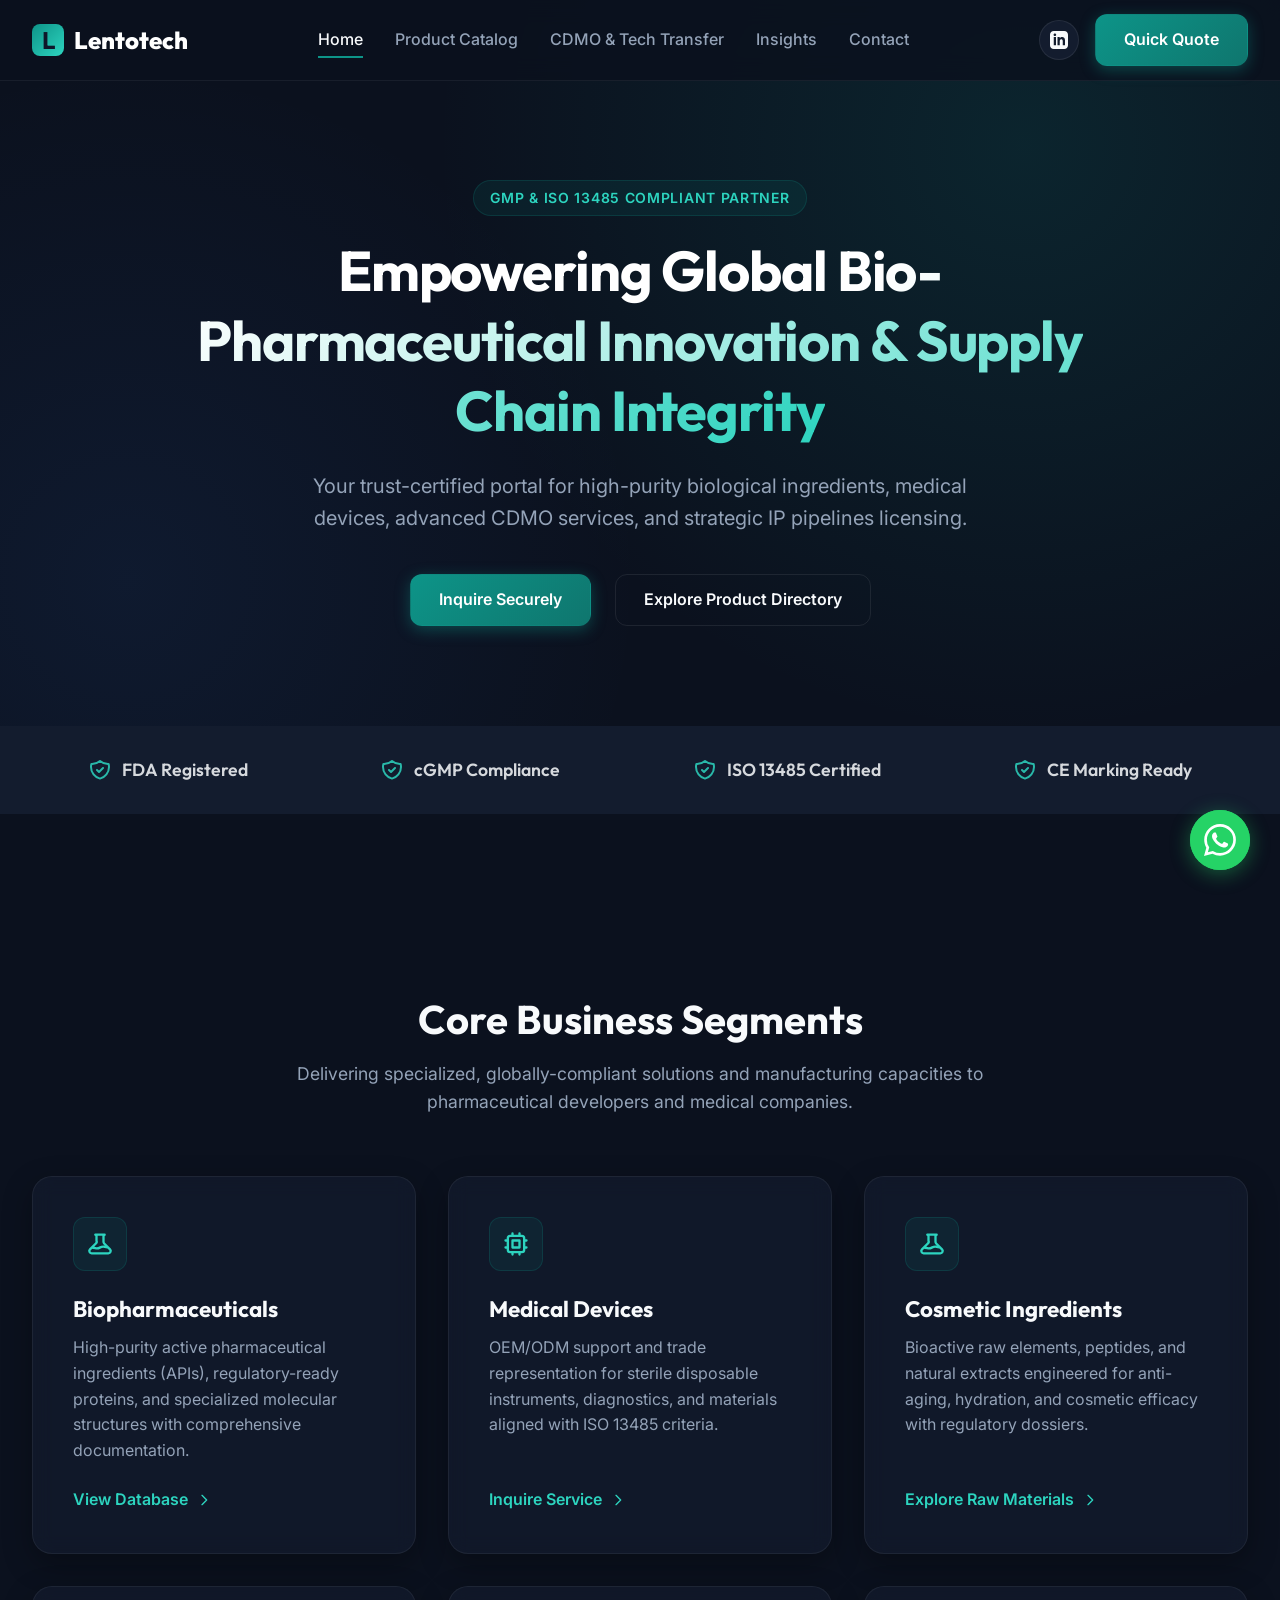
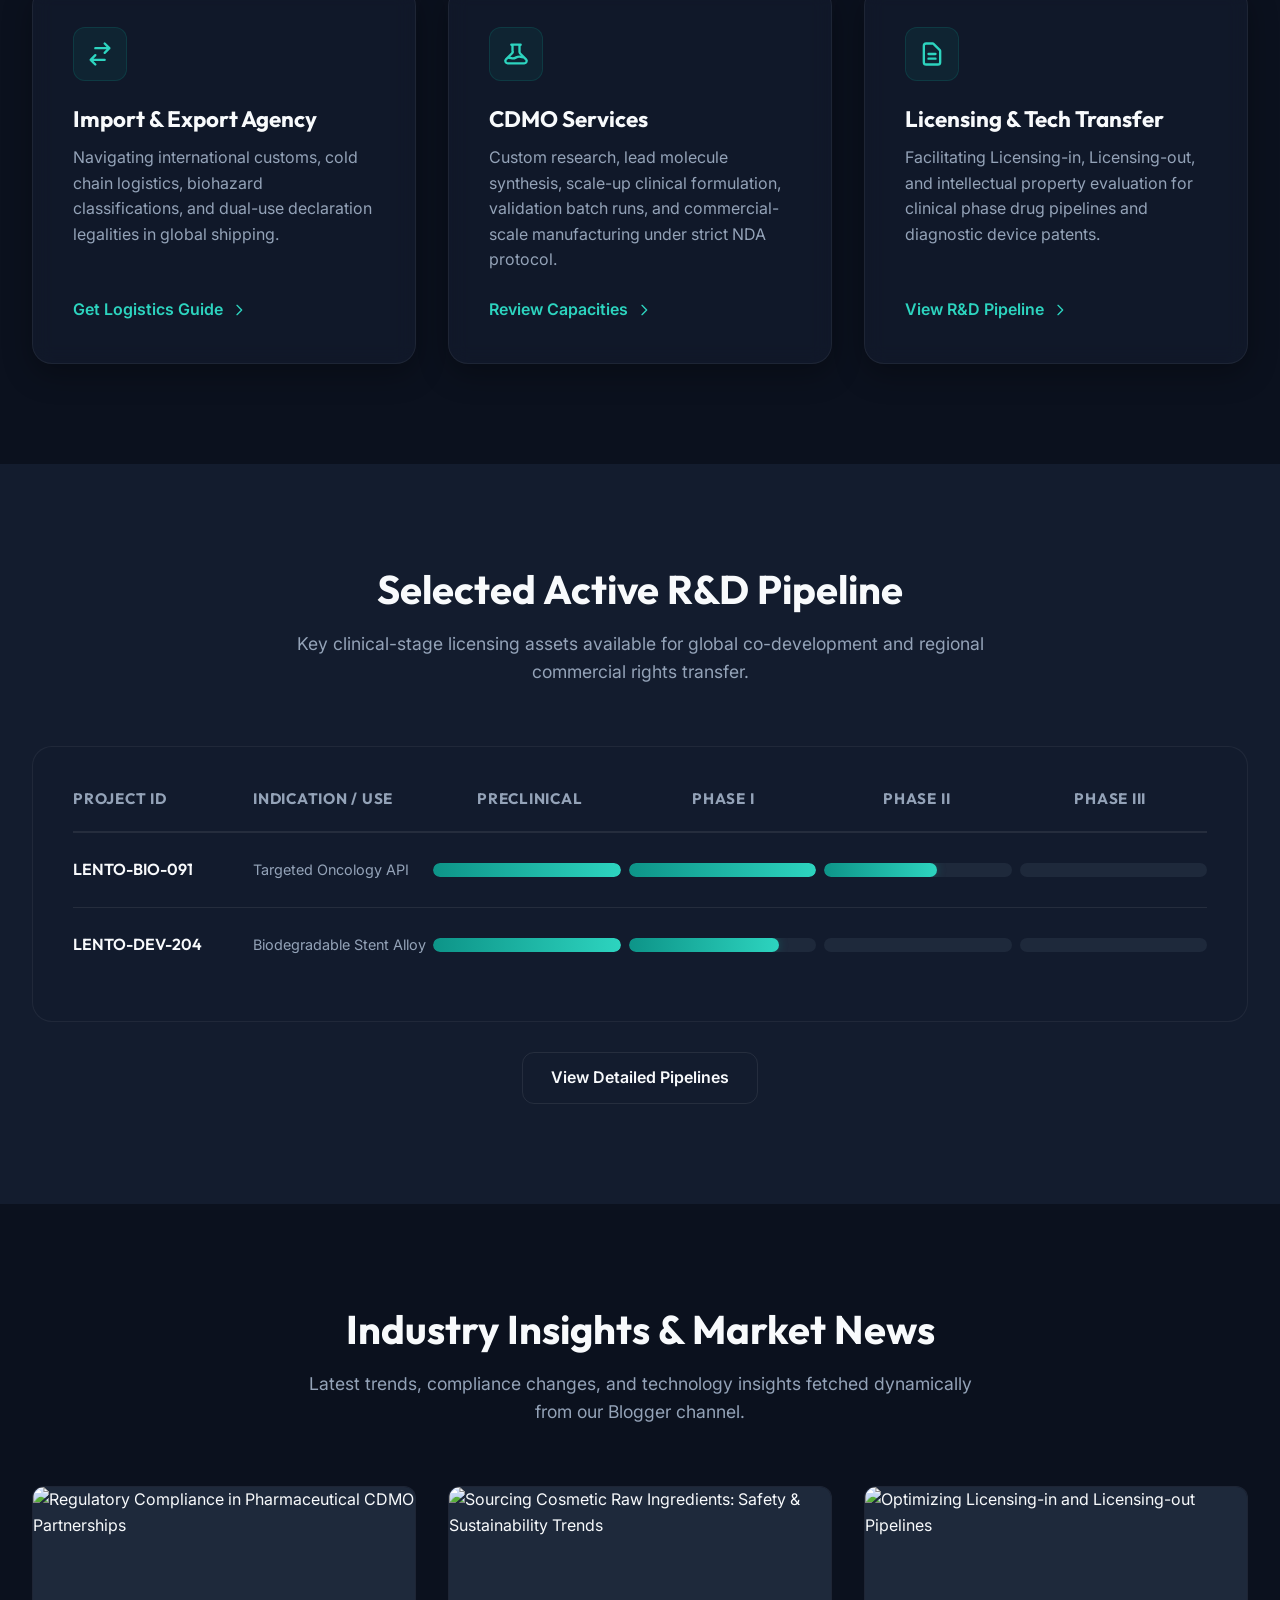
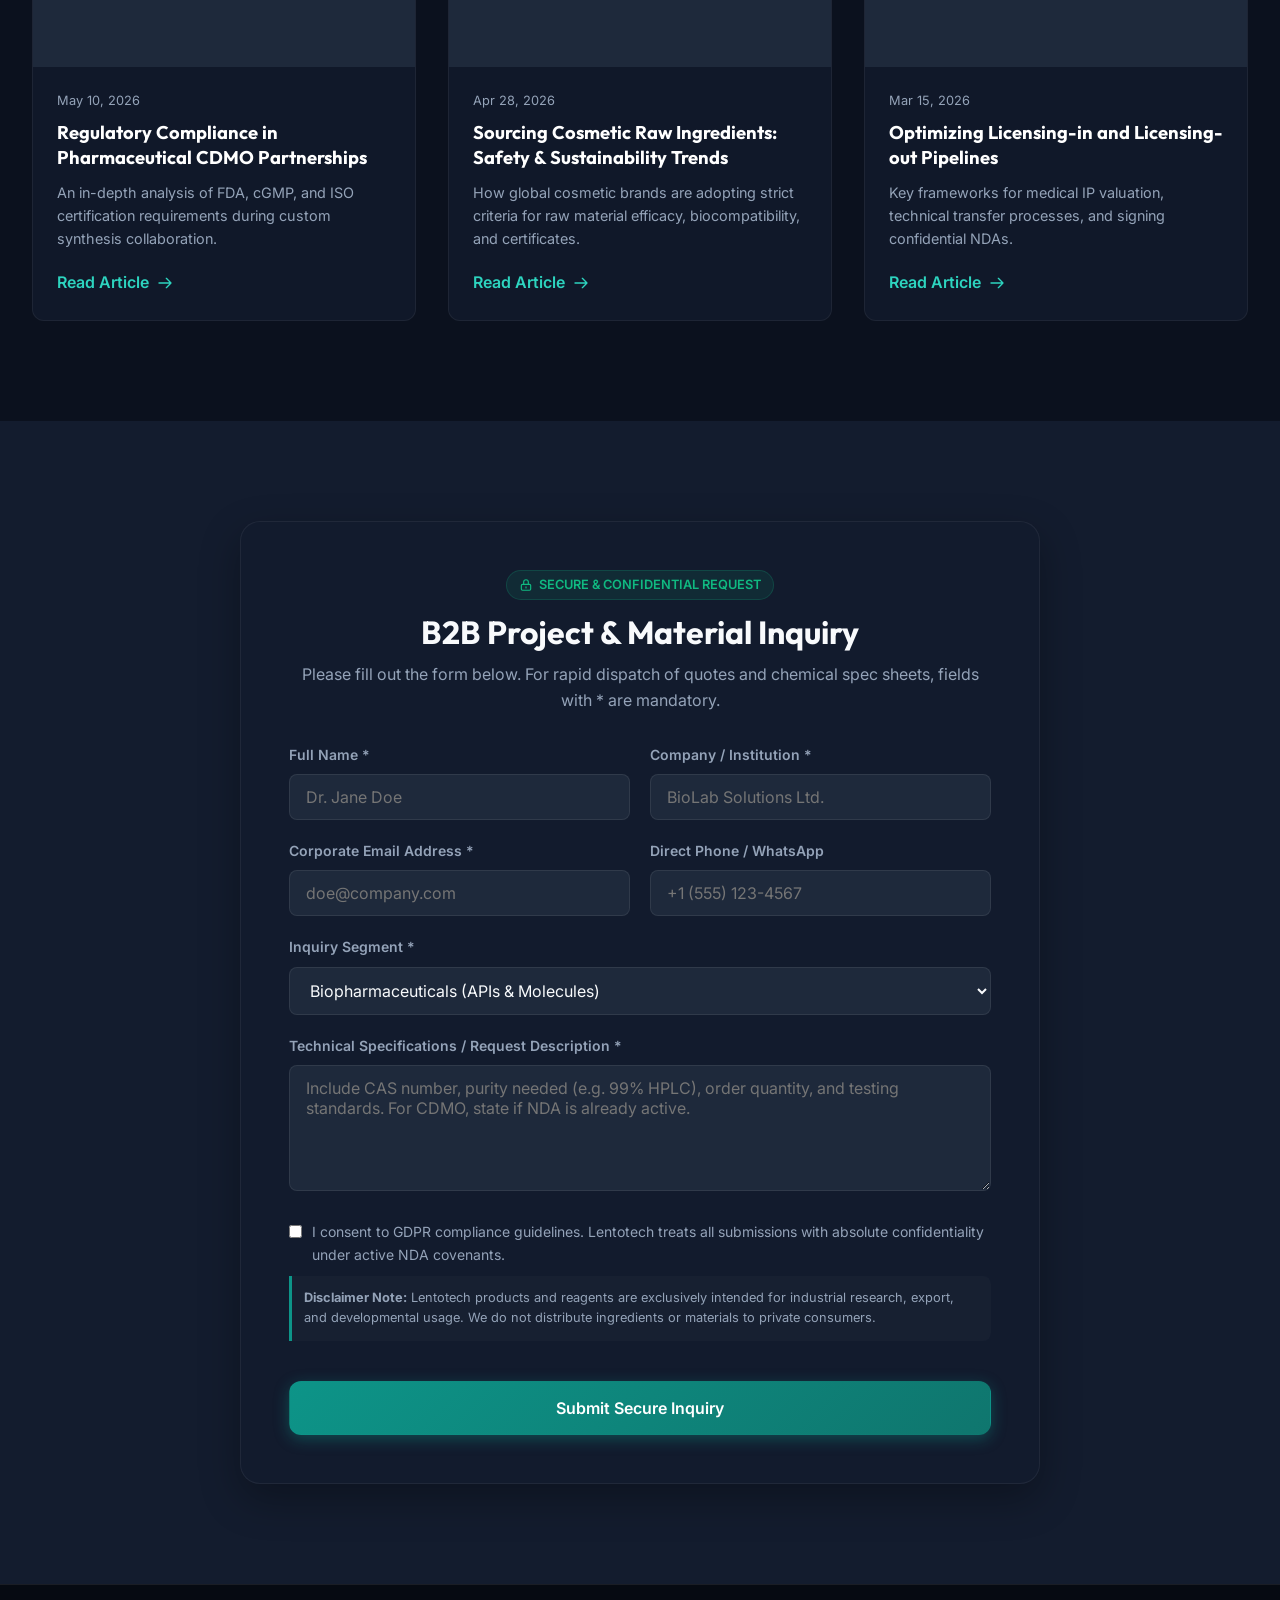
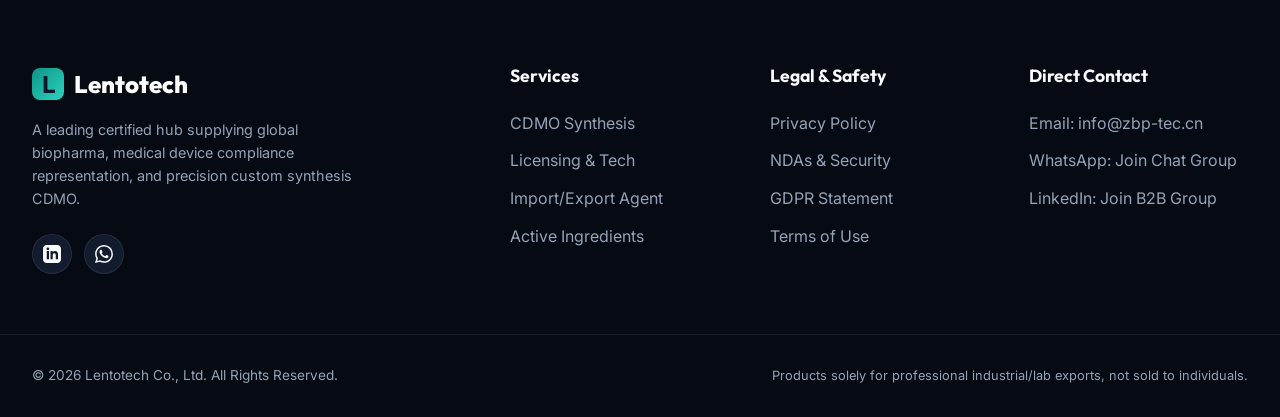
==== index.html @ 9d91bf09 "Add files via upload" ====
<!DOCTYPE html>
<html lang="en">
<head>
  <meta charset="UTF-8">
  <meta name="viewport" content="width=device-width, initial-scale=1.0">
  
  <!-- Primary SEO Meta Tags -->
  <title>Lentotech | Global Biopharma, Medical Devices &amp; CDMO Services</title>
  <meta name="description" content="Lentotech provides elite B2B services in Biopharmaceuticals, Medical Devices, Cosmetic Ingredients, CDMO custom synthesis, and IP Tech Transfer. GMP, ISO 13485 compliant.">
  <meta name="keywords" content="Lentotech, Biopharmaceuticals, Medical Devices, Cosmetic Raw Materials, CDMO, Tech Transfer, Licensing, GMP, ISO13485, CAS search">
  
  <!-- CSS Stylesheet -->
  <link rel="stylesheet" href="style.css">
  
  <!-- Structured Data: MedicalBusiness for Google SEO -->
  <script type="application/ld+json">
    {
      "@context": "https://schema.org",
      "@type": "MedicalBusiness",
      "name": "Lentotech Co., Ltd.",
      "alternateName": "Lentotech",
      "description": "Lentotech is a leading B2B global solutions provider specializing in Biopharmaceuticals, Medical Devices, Cosmetic Raw Ingredients, CDMO manufacturing, and Licensing Tech Transfer.",
      "logo": "https://zbp-tec.cn/logo.png",
      "email": "info@zbp-tec.cn",
      "address": {
        "@type": "PostalAddress",
        "addressCountry": "CN"
      },
      "knowsAbout": [
        "Biopharmaceuticals",
        "Medical Devices",
        "Cosmetic Ingredients",
        "Contract Development and Manufacturing Organization",
        "Technology Transfer"
      ],
      "certification": [
        "GMP",
        "ISO 13485",
        "CE",
        "FDA"
      ]
    }
  </script>
</head>
<body>

  <!-- Header / Navigation -->
  <header class="header">
    <div class="container nav-container">
      <a href="index.html" class="logo">
        <div class="logo-icon">L</div>
        <span>Lentotech</span>
      </a>
      
      <button class="hamburger" aria-label="Toggle menu">
        <span></span>
        <span></span>
        <span></span>
      </button>
      
      <nav class="nav-menu">
        <a href="index.html" class="nav-link active">Home</a>
        <a href="products.html" class="nav-link">Product Catalog</a>
        <a href="cdmo.html" class="nav-link">CDMO &amp; Tech Transfer</a>
        <a href="#news-section" class="nav-link">Insights</a>
        <a href="#contact-section" class="nav-link">Contact</a>
      </nav>
      
      <div class="nav-cta">
        <a href="https://www.linkedin.com/groups/14606553/" target="_blank" class="social-icon" title="Join LinkedIn Group">
          <svg fill="currentColor" viewBox="0 0 24 24" xmlns="http://www.w3.org/2000/svg">
            <path d="M19 0h-14c-2.761 0-5 2.239-5 5v14c0 2.761 2.239 5 5 5h14c2.762 0 5-2.239 5-5v-14c0-2.761-2.238-5-5-5zm-11 19h-3v-11h3v11zm-1.5-12.268c-.966 0-1.75-.779-1.75-1.75s.784-1.75 1.75-1.75 1.75.779 1.75 1.75-.784 1.75-1.75 1.75zm13.5 12.268h-3v-5.604c0-3.368-4-3.113-4 0v5.604h-3v-11h3v1.765c1.396-2.586 7-2.777 7 2.476v6.759z"/>
          </svg>
        </a>
        <a href="#contact-section" class="btn btn-primary">Quick Quote</a>
      </div>
    </div>
  </header>

  <!-- Hero Section -->
  <section class="hero">
    <div class="container">
      <span class="hero-tag">GMP &amp; ISO 13485 Compliant Partner</span>
      <h1 class="hero-title"><span class="gradient-text">Empowering Global Bio-Pharmaceutical Innovation &amp; Supply Chain Integrity</span></h1>
      <p class="hero-subtitle">Your trust-certified portal for high-purity biological ingredients, medical devices, advanced CDMO services, and strategic IP pipelines licensing.</p>
      <div class="hero-ctas">
        <a href="#contact-section" class="btn btn-primary">Inquire Securely</a>
        <a href="products.html" class="btn btn-secondary">Explore Product Directory</a>
      </div>
    </div>
  </section>

  <!-- Trust Certification Banner -->
  <div class="trust-banner">
    <div class="container trust-wrapper">
      <div class="trust-item">
        <svg fill="none" stroke="currentColor" stroke-width="2" viewBox="0 0 24 24" xmlns="http://www.w3.org/2000/svg">
          <path stroke-linecap="round" stroke-linejoin="round" d="M9 12l2 2 4-4m5.618-4.016A11.955 11.955 0 0112 2.944a11.955 11.955 0 01-8.618 3.04A12.02 12.02 0 003 9c0 5.591 3.824 10.29 9 11.622 5.176-1.332 9-6.03 9-11.622 0-1.042-.133-2.052-.382-3.016z"></path>
        </svg>
        <span>FDA Registered</span>
      </div>
      <div class="trust-item">
        <svg fill="none" stroke="currentColor" stroke-width="2" viewBox="0 0 24 24" xmlns="http://www.w3.org/2000/svg">
          <path stroke-linecap="round" stroke-linejoin="round" d="M9 12l2 2 4-4m5.618-4.016A11.955 11.955 0 0112 2.944a11.955 11.955 0 01-8.618 3.04A12.02 12.02 0 003 9c0 5.591 3.824 10.29 9 11.622 5.176-1.332 9-6.03 9-11.622 0-1.042-.133-2.052-.382-3.016z"></path>
        </svg>
        <span>cGMP Compliance</span>
      </div>
      <div class="trust-item">
        <svg fill="none" stroke="currentColor" stroke-width="2" viewBox="0 0 24 24" xmlns="http://www.w3.org/2000/svg">
          <path stroke-linecap="round" stroke-linejoin="round" d="M9 12l2 2 4-4m5.618-4.016A11.955 11.955 0 0112 2.944a11.955 11.955 0 01-8.618 3.04A12.02 12.02 0 003 9c0 5.591 3.824 10.29 9 11.622 5.176-1.332 9-6.03 9-11.622 0-1.042-.133-2.052-.382-3.016z"></path>
        </svg>
        <span>ISO 13485 Certified</span>
      </div>
      <div class="trust-item">
        <svg fill="none" stroke="currentColor" stroke-width="2" viewBox="0 0 24 24" xmlns="http://www.w3.org/2000/svg">
          <path stroke-linecap="round" stroke-linejoin="round" d="M9 12l2 2 4-4m5.618-4.016A11.955 11.955 0 0112 2.944a11.955 11.955 0 01-8.618 3.04A12.02 12.02 0 003 9c0 5.591 3.824 10.29 9 11.622 5.176-1.332 9-6.03 9-11.622 0-1.042-.133-2.052-.382-3.016z"></path>
        </svg>
        <span>CE Marking Ready</span>
      </div>
    </div>
  </div>

  <!-- Core Business Matrix -->
  <section class="section">
    <div class="container">
      <div class="section-header">
        <h2 class="section-title">Core Business Segments</h2>
        <p class="section-desc">Delivering specialized, globally-compliant solutions and manufacturing capacities to pharmaceutical developers and medical companies.</p>
      </div>
      
      <div class="card-grid">
        <!-- Bio -->
        <div class="segment-card">
          <div class="card-icon">
            <svg fill="none" stroke="currentColor" stroke-width="2" viewBox="0 0 24 24" xmlns="http://www.w3.org/2000/svg"><path stroke-linecap="round" stroke-linejoin="round" d="M19.428 15.428a2 2 0 00-1.022-.547l-2.387-.477a6 6 0 00-3.86.517l-.318.158a6 6 0 01-3.86.517L6.05 15.21a2 2 0 00-1.806.547M8 4h8l-1 1v5.172a2 2 0 00.586 1.414l5 5c1.26 1.26.367 3.414-1.415 3.414H4.828c-1.782 0-2.674-2.154-1.414-3.414l5-5A2 2 0 009 9.172V5L8 4z"></path></svg>
          </div>
          <h3>Biopharmaceuticals</h3>
          <p>High-purity active pharmaceutical ingredients (APIs), regulatory-ready proteins, and specialized molecular structures with comprehensive documentation.</p>
          <a href="products.html" class="card-link">View Database 
            <svg fill="none" stroke="currentColor" viewBox="0 0 24 24" xmlns="http://www.w3.org/2000/svg"><path stroke-linecap="round" stroke-linejoin="round" stroke-width="2" d="M9 5l7 7-7 7"></path></svg>
          </a>
        </div>
        
        <!-- Devices -->
        <div class="segment-card">
          <div class="card-icon">
            <svg fill="none" stroke="currentColor" stroke-width="2" viewBox="0 0 24 24" xmlns="http://www.w3.org/2000/svg"><path stroke-linecap="round" stroke-linejoin="round" d="M9 3v2m6-2v2M9 19v2m6-2v2M5 9H3m2 6H3m18-6h-2m2 6h-2M7 19h10a2 2 0 002-2V7a2 2 0 00-2-2H7a2 2 0 00-2 2v10a2 2 0 002 2zM9 9h6v6H9V9z"></path></svg>
          </div>
          <h3>Medical Devices</h3>
          <p>OEM/ODM support and trade representation for sterile disposable instruments, diagnostics, and materials aligned with ISO 13485 criteria.</p>
          <a href="#contact-section" class="card-link">Inquire Service
            <svg fill="none" stroke="currentColor" viewBox="0 0 24 24" xmlns="http://www.w3.org/2000/svg"><path stroke-linecap="round" stroke-linejoin="round" stroke-width="2" d="M9 5l7 7-7 7"></path></svg>
          </a>
        </div>
        
        <!-- Cosmetic -->
        <div class="segment-card">
          <div class="card-icon">
            <svg fill="none" stroke="currentColor" stroke-width="2" viewBox="0 0 24 24" xmlns="http://www.w3.org/2000/svg"><path stroke-linecap="round" stroke-linejoin="round" d="M19.428 15.428a2 2 0 00-1.022-.547l-2.387-.477a6 6 0 00-3.86.517l-.318.158a6 6 0 01-3.86.517L6.05 15.21a2 2 0 00-1.806.547M8 4h8l-1 1v5.172a2 2 0 00.586 1.414l5 5c1.26 1.26.367 3.414-1.415 3.414H4.828c-1.782 0-2.674-2.154-1.414-3.414l5-5A2 2 0 009 9.172V5L8 4z"></path></svg>
          </div>
          <h3>Cosmetic Ingredients</h3>
          <p>Bioactive raw elements, peptides, and natural extracts engineered for anti-aging, hydration, and cosmetic efficacy with regulatory dossiers.</p>
          <a href="products.html?category=Cosmetic" class="card-link">Explore Raw Materials
            <svg fill="none" stroke="currentColor" viewBox="0 0 24 24" xmlns="http://www.w3.org/2000/svg"><path stroke-linecap="round" stroke-linejoin="round" stroke-width="2" d="M9 5l7 7-7 7"></path></svg>
          </a>
        </div>
        
        <!-- Agency -->
        <div class="segment-card">
          <div class="card-icon">
            <svg fill="none" stroke="currentColor" stroke-width="2" viewBox="0 0 24 24" xmlns="http://www.w3.org/2000/svg"><path stroke-linecap="round" stroke-linejoin="round" d="M8 7h12m0 0l-4-4m4 4l-4 4m0 6H4m0 0l4 4m-4-4l4-4"></path></svg>
          </div>
          <h3>Import &amp; Export Agency</h3>
          <p>Navigating international customs, cold chain logistics, biohazard classifications, and dual-use declaration legalities in global shipping.</p>
          <a href="#contact-section" class="card-link">Get Logistics Guide
            <svg fill="none" stroke="currentColor" viewBox="0 0 24 24" xmlns="http://www.w3.org/2000/svg"><path stroke-linecap="round" stroke-linejoin="round" stroke-width="2" d="M9 5l7 7-7 7"></path></svg>
          </a>
        </div>
        
        <!-- CDMO -->
        <div class="segment-card">
          <div class="card-icon">
            <svg fill="none" stroke="currentColor" stroke-width="2" viewBox="0 0 24 24" xmlns="http://www.w3.org/2000/svg"><path stroke-linecap="round" stroke-linejoin="round" d="M19.428 15.428a2 2 0 00-1.022-.547l-2.387-.477a6 6 0 00-3.86.517l-.318.158a6 6 0 01-3.86.517L6.05 15.21a2 2 0 00-1.806.547M8 4h8l-1 1v5.172a2 2 0 00.586 1.414l5 5c1.26 1.26.367 3.414-1.415 3.414H4.828c-1.782 0-2.674-2.154-1.414-3.414l5-5A2 2 0 009 9.172V5L8 4z"></path></svg>
          </div>
          <h3>CDMO Services</h3>
          <p>Custom research, lead molecule synthesis, scale-up clinical formulation, validation batch runs, and commercial-scale manufacturing under strict NDA protocol.</p>
          <a href="cdmo.html" class="card-link">Review Capacities
            <svg fill="none" stroke="currentColor" viewBox="0 0 24 24" xmlns="http://www.w3.org/2000/svg"><path stroke-linecap="round" stroke-linejoin="round" stroke-width="2" d="M9 5l7 7-7 7"></path></svg>
          </a>
        </div>
        
        <!-- Licensing -->
        <div class="segment-card">
          <div class="card-icon">
            <svg fill="none" stroke="currentColor" stroke-width="2" viewBox="0 0 24 24" xmlns="http://www.w3.org/2000/svg"><path stroke-linecap="round" stroke-linejoin="round" d="M9 12h6m-6 4h6m2 5H7a2 2 0 01-2-2V5a2 2 0 012-2h5.586a1 1 0 01.707.293l5.414 5.414a1 1 0 01.293.707V19a2 2 0 01-2 2z"></path></svg>
          </div>
          <h3>Licensing &amp; Tech Transfer</h3>
          <p>Facilitating Licensing-in, Licensing-out, and intellectual property evaluation for clinical phase drug pipelines and diagnostic device patents.</p>
          <a href="cdmo.html#pipeline-section" class="card-link">View R&amp;D Pipeline
            <svg fill="none" stroke="currentColor" viewBox="0 0 24 24" xmlns="http://www.w3.org/2000/svg"><path stroke-linecap="round" stroke-linejoin="round" stroke-width="2" d="M9 5l7 7-7 7"></path></svg>
          </a>
        </div>
      </div>
    </div>
  </section>

  <!-- R&D Pipeline Section Preview -->
  <section class="section section-alt">
    <div class="container">
      <div class="section-header">
        <h2 class="section-title">Selected Active R&amp;D Pipeline</h2>
        <p class="section-desc">Key clinical-stage licensing assets available for global co-development and regional commercial rights transfer.</p>
      </div>
      
      <div class="pipeline-container">
        <div class="pipeline-header">
          <div>Project ID</div>
          <div>Indication / Use</div>
          <div class="pipeline-stages-header">
            <div>Preclinical</div>
            <div>Phase I</div>
            <div>Phase II</div>
            <div>Phase III</div>
          </div>
        </div>
        
        <!-- Row 1 -->
        <div class="pipeline-row">
          <div class="pipeline-code">LENTO-BIO-091</div>
          <div class="pipeline-ind">Targeted Oncology API</div>
          <div class="pipeline-stages-bar">
            <div class="stage-cell"><div class="stage-progress" data-progress="100%"></div><div class="stage-tooltip">Completed</div></div>
            <div class="stage-cell"><div class="stage-progress" data-progress="100%"></div><div class="stage-tooltip">Completed</div></div>
            <div class="stage-cell"><div class="stage-progress" data-progress="60%"></div><div class="stage-tooltip">Ongoing - 60%</div></div>
            <div class="stage-cell"><div class="stage-progress" data-progress="0%"></div><div class="stage-tooltip">Planned</div></div>
          </div>
        </div>

        <!-- Row 2 -->
        <div class="pipeline-row">
          <div class="pipeline-code">LENTO-DEV-204</div>
          <div class="pipeline-ind">Biodegradable Stent Alloy</div>
          <div class="pipeline-stages-bar">
            <div class="stage-cell"><div class="stage-progress" data-progress="100%"></div><div class="stage-tooltip">Completed</div></div>
            <div class="stage-cell"><div class="stage-progress" data-progress="80%"></div><div class="stage-tooltip">Ongoing - 80%</div></div>
            <div class="stage-cell"><div class="stage-progress" data-progress="0%"></div><div class="stage-tooltip">Planned</div></div>
            <div class="stage-cell"><div class="stage-progress" data-progress="0%"></div><div class="stage-tooltip">Planned</div></div>
          </div>
        </div>
      </div>
      <div style="text-align: center; margin-top: 30px;">
        <a href="cdmo.html#pipeline-section" class="btn btn-secondary">View Detailed Pipelines</a>
      </div>
    </div>
  </section>

  <!-- News & Insights (Blogger Integration) -->
  <section class="section" id="news-section">
    <div class="container">
      <div class="section-header">
        <h2 class="section-title">Industry Insights &amp; Market News</h2>
        <p class="section-desc">Latest trends, compliance changes, and technology insights fetched dynamically from our Blogger channel.</p>
      </div>
      
      <div class="news-grid" id="blogger-news">
        <!-- JS inserts blog cards here. Default fallback cards are loaded if fetch fails. -->
        <div class="loading-box">
          <div class="spinner"></div>
          <p>Connecting to Blogger insights channel...</p>
        </div>
      </div>
    </div>
  </section>

  <!-- Secure Lead Generation Form -->
  <section class="section section-alt" id="contact-section">
    <div class="container">
      <div class="inquiry-box">
        <div class="form-title-group">
          <span class="confidential-badge">
            <svg style="width: 14px; height: 14px;" fill="none" stroke="currentColor" stroke-width="2" viewBox="0 0 24 24" xmlns="http://www.w3.org/2000/svg"><path stroke-linecap="round" stroke-linejoin="round" d="M12 15v2m-6 4h12a2 2 0 002-2v-6a2 2 0 00-2-2H6a2 2 0 00-2 2v6a2 2 0 002 2zm10-10V7a4 4 0 00-8 0v4h8z"></path></svg>
            Secure &amp; Confidential Request
          </span>
          <h2 style="font-size:2rem; margin-bottom:10px;">B2B Project &amp; Material Inquiry</h2>
          <p style="color:var(--text-muted);">Please fill out the form below. For rapid dispatch of quotes and chemical spec sheets, fields with * are mandatory.</p>
        </div>
        
        <form id="inquiry-form" action="https://formspree.io/f/placeholder" method="POST">
          <div class="form-grid">
            <div class="form-group">
              <label class="form-label" for="contact-name">Full Name *</label>
              <input type="text" id="contact-name" name="name" class="form-input" required placeholder="Dr. Jane Doe">
            </div>
            <div class="form-group">
              <label class="form-label" for="contact-company">Company / Institution *</label>
              <input type="text" id="contact-company" name="company" class="form-input" required placeholder="BioLab Solutions Ltd.">
            </div>
            <div class="form-group">
              <label class="form-label" for="contact-email">Corporate Email Address *</label>
              <input type="email" id="contact-email" name="email" class="form-input" required placeholder="doe@company.com">
            </div>
            <div class="form-group">
              <label class="form-label" for="contact-phone">Direct Phone / WhatsApp</label>
              <input type="text" id="contact-phone" name="phone" class="form-input" placeholder="+1 (555) 123-4567">
            </div>
            <div class="form-group form-full">
              <label class="form-label" for="contact-segment">Inquiry Segment *</label>
              <select id="contact-segment" name="segment" class="filter-select" style="width: 100%;" required>
                <option value="Biopharmaceuticals">Biopharmaceuticals (APIs &amp; Molecules)</option>
                <option value="Medical Devices">Medical Devices (OEM/ODM)</option>
                <option value="Cosmetic Ingredients">Cosmetic Bioactive Raw Ingredients</option>
                <option value="CDMO Custom Synthesis">CDMO Custom Synthesis &amp; Batches</option>
                <option value="IP Transfer / Licensing-in">Licensing-in &amp; Tech Transfer</option>
                <option value="Import/Export Agency Services">Import / Export &amp; Custom Agent</option>
              </select>
            </div>
            <div class="form-group form-full">
              <label class="form-label" for="contact-message">Technical Specifications / Request Description *</label>
              <textarea id="contact-message" name="message" class="form-input" rows="5" required placeholder="Include CAS number, purity needed (e.g. 99% HPLC), order quantity, and testing standards. For CDMO, state if NDA is already active."></textarea>
            </div>
            
            <div class="form-full">
              <label class="form-checkbox-label">
                <input type="checkbox" id="gdpr-agreement" required>
                <span>I consent to GDPR compliance guidelines. Lentotech treats all submissions with absolute confidentiality under active NDA covenants.</span>
              </label>
              
              <div class="disclaimer-note">
                <strong>Disclaimer Note:</strong> Lentotech products and reagents are exclusively intended for industrial research, export, and developmental usage. We do not distribute ingredients or materials to private consumers.
              </div>
            </div>
            
            <div class="form-full" style="text-align: center; margin-top: 20px;">
              <button type="submit" class="btn btn-primary" style="width: 100%; padding: 16px;">
                Submit Secure Inquiry
              </button>
            </div>
          </div>
        </form>
      </div>
    </div>
  </section>

  <!-- Footer -->
  <footer class="footer">
    <div class="container footer-grid">
      <div class="footer-brand">
        <a href="index.html" class="logo" style="margin-bottom:15px;">
          <div class="logo-icon">L</div>
          <span>Lentotech</span>
        </a>
        <p>A leading certified hub supplying global biopharma, medical device compliance representation, and precision custom synthesis CDMO.</p>
        <div class="social-links">
          <!-- LinkedIn Icon -->
          <a href="https://www.linkedin.com/groups/14606553/" target="_blank" class="social-icon" aria-label="LinkedIn">
            <svg fill="currentColor" viewBox="0 0 24 24" xmlns="http://www.w3.org/2000/svg"><path d="M19 0h-14c-2.761 0-5 2.239-5 5v14c0 2.761 2.239 5 5 5h14c2.762 0 5-2.239 5-5v-14c0-2.761-2.238-5-5-5zm-11 19h-3v-11h3v11zm-1.5-12.268c-.966 0-1.75-.779-1.75-1.75s.784-1.75 1.75-1.75 1.75.779 1.75 1.75-.784 1.75-1.75 1.75zm13.5 12.268h-3v-5.604c0-3.368-4-3.113-4 0v5.604h-3v-11h3v1.765c1.396-2.586 7-2.777 7 2.476v6.759z"/></svg>
          </a>
          <!-- WhatsApp Icon -->
          <a href="https://chat.whatsapp.com/D2ij4kMatiy4s5UUDO7pHd" target="_blank" class="social-icon" aria-label="WhatsApp">
            <svg fill="currentColor" viewBox="0 0 24 24" xmlns="http://www.w3.org/2000/svg"><path d="M17.472 14.382c-.297-.149-1.758-.867-2.03-.967-.273-.099-.471-.148-.67.15-.197.297-.767.966-.94 1.164-.173.199-.347.223-.644.075-.297-.15-1.255-.463-2.39-1.475-.883-.788-1.48-1.761-1.653-2.059-.173-.297-.018-.458.13-.606.134-.133.298-.347.446-.52.149-.174.198-.298.298-.497.099-.198.05-.371-.025-.52-.075-.149-.669-1.612-.916-2.207-.242-.579-.487-.5-.669-.51-.173-.008-.371-.01-.57-.01-.198 0-.52.074-.792.372-.272.297-1.04 1.016-1.04 2.479 0 1.462 1.065 2.875 1.213 3.074.149.198 2.096 3.2 5.077 4.487.709.306 1.262.489 1.694.625.712.227 1.36.195 1.871.118.571-.085 1.758-.719 2.006-1.413.248-.694.248-1.289.173-1.413-.074-.124-.272-.198-.57-.347m-5.421 7.403h-.004a9.87 9.87 0 01-5.031-1.378l-.361-.214-3.741.982.998-3.648-.235-.374a9.86 9.86 0 01-1.51-5.26c.001-5.45 4.436-9.884 9.888-9.884 2.64 0 5.122 1.03 6.988 2.898a9.825 9.825 0 012.893 6.994c-.003 5.45-4.437 9.884-9.885 9.884m8.413-18.297A11.815 11.815 0 0012.05 0C5.495 0 .16 5.335.157 11.892c0 2.096.547 4.142 1.588 5.945L0 24l6.335-1.662c1.746.953 3.71 1.458 5.704 1.459h.005c6.554 0 11.89-5.335 11.893-11.893a11.821 11.821 0 00-3.48-8.413z"/></svg>
          </a>
        </div>
      </div>
      
      <div class="footer-col">
        <h4>Services</h4>
        <ul>
          <li><a href="cdmo.html">CDMO Synthesis</a></li>
          <li><a href="cdmo.html#pipeline-section">Licensing &amp; Tech</a></li>
          <li><a href="index.html#contact-section">Import/Export Agent</a></li>
          <li><a href="products.html">Active Ingredients</a></li>
        </ul>
      </div>
      
      <div class="footer-col">
        <h4>Legal &amp; Safety</h4>
        <ul>
          <li><a href="#contact-section">Privacy Policy</a></li>
          <li><a href="#contact-section">NDAs &amp; Security</a></li>
          <li><a href="#contact-section">GDPR Statement</a></li>
          <li><a href="#contact-section">Terms of Use</a></li>
        </ul>
      </div>
      
      <div class="footer-col">
        <h4>Direct Contact</h4>
        <ul>
          <li>Email: <a href="javascript:void(0)" data-email-decode="text">Loading...</a></li>
          <li>WhatsApp: <a href="https://chat.whatsapp.com/D2ij4kMatiy4s5UUDO7pHd" target="_blank">Join Chat Group</a></li>
          <li>LinkedIn: <a href="https://www.linkedin.com/groups/14606553/" target="_blank">Join B2B Group</a></li>
        </ul>
      </div>
    </div>
    
    <div class="container footer-bottom">
      <div>&copy; 2026 Lentotech Co., Ltd. All Rights Reserved.</div>
      <div class="footer-legal-links">
        <span style="font-size:0.8rem; color:var(--text-muted);">Products solely for professional industrial/lab exports, not sold to individuals.</span>
      </div>
    </div>
  </footer>

  <!-- WhatsApp Floating widget -->
  <a href="https://chat.whatsapp.com/D2ij4kMatiy4s5UUDO7pHd" target="_blank" class="whatsapp-widget" title="Join WhatsApp Channel" aria-label="WhatsApp Chat Link">
    <svg fill="currentColor" viewBox="0 0 24 24" xmlns="http://www.w3.org/2000/svg">
      <path d="M17.472 14.382c-.297-.149-1.758-.867-2.03-.967-.273-.099-.471-.148-.67.15-.197.297-.767.966-.94 1.164-.173.199-.347.223-.644.075-.297-.15-1.255-.463-2.39-1.475-.883-.788-1.48-1.761-1.653-2.059-.173-.297-.018-.458.13-.606.134-.133.298-.347.446-.52.149-.174.198-.298.298-.497.099-.198.05-.371-.025-.52-.075-.149-.669-1.612-.916-2.207-.242-.579-.487-.5-.669-.51-.173-.008-.371-.01-.57-.01-.198 0-.52.074-.792.372-.272.297-1.04 1.016-1.04 2.479 0 1.462 1.065 2.875 1.213 3.074.149.198 2.096 3.2 5.077 4.487.709.306 1.262.489 1.694.625.712.227 1.36.195 1.871.118.571-.085 1.758-.719 2.006-1.413.248-.694.248-1.289.173-1.413-.074-.124-.272-.198-.57-.347m-5.421 7.403h-.004a9.87 9.87 0 01-5.031-1.378l-.361-.214-3.741.982.998-3.648-.235-.374a9.86 9.86 0 01-1.51-5.26c.001-5.45 4.436-9.884 9.888-9.884 2.64 0 5.122 1.03 6.988 2.898a9.825 9.825 0 012.893 6.994c-.003 5.45-4.437 9.884-9.885 9.884m8.413-18.297A11.815 11.815 0 0012.05 0C5.495 0 .16 5.335.157 11.892c0 2.096.547 4.142 1.588 5.945L0 24l6.335-1.662c1.746.953 3.71 1.458 5.704 1.459h.005c6.554 0 11.89-5.335 11.893-11.893a11.821 11.821 0 00-3.48-8.413z"/>
    </svg>
  </a>

  <!-- Integration Logic JS -->
  <script src="app.js"></script>
</body>
</html>
---- style.css ----
@import url('https://fonts.googleapis.com/css2?family=Inter:wght@300;400;500;600;700&family=Outfit:wght@400;500;600;700;800&display=swap');

/* --- Design Tokens & CSS Variables --- */
:root {
  /* Color Palette */
  --bg-primary: #0b111e;      /* Deep obsidian space blue */
  --bg-secondary: #131c2e;    /* Sleek slate blue */
  --bg-tertiary: #1e293b;     /* Slate gray-blue */
  --accent-teal: #0d9488;     /* Biotech Teal */
  --accent-teal-glow: rgba(13, 148, 136, 0.4);
  --accent-teal-light: #2dd4bf;
  --text-main: #f8fafc;       /* Crisp white/gray */
  --text-muted: #94a3b8;      /* Slate-400 */
  --text-dark: #0f172a;       /* Slate-900 */
  --border-color: rgba(255, 255, 255, 0.08);
  --glass-bg: rgba(19, 28, 46, 0.7);
  --glass-border: rgba(255, 255, 255, 0.06);
  --glass-shadow: rgba(0, 0, 0, 0.3);
  
  /* Status Colors */
  --success: #10b981;
  --info: #3b82f6;
  --warning: #f59e0b;
  --danger: #ef4444;

  /* Typography */
  --font-display: 'Outfit', 'Inter', system-ui, sans-serif;
  --font-body: 'Inter', system-ui, sans-serif;
  
  /* Layout & Spacing */
  --radius-sm: 8px;
  --radius-md: 12px;
  --radius-lg: 20px;
  --transition-smooth: all 0.3s cubic-bezier(0.4, 0, 0.2, 1);
  --max-width: 1280px;
}

/* --- Base Resets & Global Styles --- */
* {
  margin: 0;
  padding: 0;
  box-sizing: border-box;
}

html {
  scroll-behavior: smooth;
  font-family: var(--font-body);
  background-color: var(--bg-primary);
  color: var(--text-main);
  line-height: 1.6;
}

body {
  overflow-x: hidden;
}

a {
  color: inherit;
  text-decoration: none;
  transition: var(--transition-smooth);
}

button, input, select, textarea {
  font-family: inherit;
  font-size: inherit;
}

ul {
  list-style: none;
}

.container {
  width: 100%;
  max-width: var(--max-width);
  margin: 0 auto;
  padding: 0 2rem;
}

/* --- Typography Helpers --- */
h1, h2, h3, h4, h5, h6 {
  font-family: var(--font-display);
  font-weight: 700;
  line-height: 1.25;
}

.gradient-text {
  background: linear-gradient(135deg, #ffffff 30%, var(--accent-teal-light) 100%);
  -webkit-background-clip: text;
  -webkit-text-fill-color: transparent;
}

/* --- Navigation Header --- */
.header {
  position: fixed;
  top: 0;
  left: 0;
  width: 100%;
  z-index: 1000;
  background: rgba(11, 17, 30, 0.85);
  backdrop-filter: blur(12px);
  -webkit-backdrop-filter: blur(12px);
  border-bottom: 1px solid var(--glass-border);
  transition: var(--transition-smooth);
}

.header.scrolled {
  background: var(--bg-primary);
  box-shadow: 0 4px 20px rgba(0, 0, 0, 0.4);
}

.nav-container {
  display: flex;
  justify-content: space-between;
  align-items: center;
  height: 80px;
}

.logo {
  display: flex;
  align-items: center;
  gap: 10px;
  font-family: var(--font-display);
  font-size: 1.5rem;
  font-weight: 800;
  color: #fff;
}

.logo-icon {
  width: 32px;
  height: 32px;
  background: linear-gradient(135deg, var(--accent-teal), var(--accent-teal-light));
  border-radius: var(--radius-sm);
  display: flex;
  align-items: center;
  justify-content: center;
  color: var(--text-dark);
  font-weight: bold;
}

.nav-menu {
  display: flex;
  gap: 2rem;
}

.nav-link {
  font-weight: 500;
  color: var(--text-muted);
  position: relative;
  padding: 5px 0;
}

.nav-link::after {
  content: '';
  position: absolute;
  bottom: 0;
  left: 0;
  width: 0;
  height: 2px;
  background-color: var(--accent-teal);
  transition: var(--transition-smooth);
}

.nav-link:hover, .nav-link.active {
  color: var(--text-main);
}

.nav-link:hover::after, .nav-link.active::after {
  width: 100%;
}

.nav-cta {
  display: flex;
  align-items: center;
  gap: 1rem;
}

/* --- Buttons --- */
.btn {
  display: inline-flex;
  align-items: center;
  justify-content: center;
  padding: 0.75rem 1.75rem;
  border-radius: var(--radius-md);
  font-weight: 600;
  cursor: pointer;
  transition: var(--transition-smooth);
  border: 1px solid transparent;
}

.btn-primary {
  background: linear-gradient(135deg, var(--accent-teal), #0f766e);
  color: #fff;
  box-shadow: 0 4px 15px var(--accent-teal-glow);
}

.btn-primary:hover {
  transform: translateY(-2px);
  box-shadow: 0 6px 20px rgba(13, 148, 136, 0.6);
}

.btn-secondary {
  background: transparent;
  border: 1px solid var(--border-color);
  color: var(--text-main);
}

.btn-secondary:hover {
  background: var(--bg-secondary);
  border-color: var(--text-muted);
  transform: translateY(-2px);
}

/* --- Hero Section --- */
.hero {
  padding: 180px 0 100px 0;
  background: radial-gradient(circle at 80% 20%, rgba(13, 148, 136, 0.15) 0%, transparent 50%),
              radial-gradient(circle at 10% 80%, rgba(59, 130, 246, 0.08) 0%, transparent 40%);
  position: relative;
  text-align: center;
}

.hero-tag {
  display: inline-block;
  padding: 6px 16px;
  background: rgba(13, 148, 136, 0.1);
  border: 1px solid rgba(13, 148, 136, 0.2);
  border-radius: 50px;
  color: var(--accent-teal-light);
  font-size: 0.875rem;
  font-weight: 600;
  margin-bottom: 20px;
  letter-spacing: 0.05em;
  text-transform: uppercase;
}

.hero-title {
  font-size: 3.5rem;
  max-width: 900px;
  margin: 0 auto 24px auto;
  letter-spacing: -0.02em;
}

.hero-subtitle {
  font-size: 1.25rem;
  color: var(--text-muted);
  max-width: 700px;
  margin: 0 auto 40px auto;
}

.hero-ctas {
  display: flex;
  justify-content: center;
  gap: 1.5rem;
}

/* --- Trust / Certification Banner --- */
.trust-banner {
  background: var(--bg-secondary);
  border-y: 1px solid var(--border-color);
  padding: 30px 0;
  margin-bottom: 80px;
}

.trust-wrapper {
  display: flex;
  justify-content: space-around;
  align-items: center;
  flex-wrap: wrap;
  gap: 20px;
  opacity: 0.85;
}

.trust-item {
  display: flex;
  align-items: center;
  gap: 10px;
  font-family: var(--font-display);
  font-weight: 600;
  font-size: 1.1rem;
  color: var(--text-main);
}

.trust-item svg {
  width: 24px;
  height: 24px;
  color: var(--accent-teal-light);
}

/* --- Sections General --- */
.section {
  padding: 100px 0;
}

.section-alt {
  background-color: var(--bg-secondary);
}

.section-header {
  text-align: center;
  max-width: 700px;
  margin: 0 auto 60px auto;
}

.section-title {
  font-size: 2.5rem;
  margin-bottom: 16px;
}

.section-desc {
  color: var(--text-muted);
  font-size: 1.1rem;
}

/* --- Grid Cards Layout --- */
.card-grid {
  display: grid;
  grid-template-columns: repeat(auto-fit, minmax(350px, 1fr));
  gap: 2rem;
}

.segment-card {
  background: var(--glass-bg);
  border: 1px solid var(--glass-border);
  box-shadow: 0 10px 30px var(--glass-shadow);
  border-radius: var(--radius-lg);
  padding: 40px;
  transition: var(--transition-smooth);
  display: flex;
  flex-direction: column;
  height: 100%;
  position: relative;
  overflow: hidden;
  backdrop-filter: blur(10px);
}

.segment-card::before {
  content: '';
  position: absolute;
  top: 0;
  left: 0;
  width: 100%;
  height: 4px;
  background: linear-gradient(90deg, var(--accent-teal), var(--accent-teal-light));
  opacity: 0;
  transition: var(--transition-smooth);
}

.segment-card:hover {
  transform: translateY(-8px);
  border-color: rgba(13, 148, 136, 0.3);
  box-shadow: 0 15px 35px rgba(0, 0, 0, 0.4), 0 0 20px rgba(13, 148, 136, 0.1);
}

.segment-card:hover::before {
  opacity: 1;
}

.card-icon {
  width: 54px;
  height: 54px;
  background: rgba(13, 148, 136, 0.1);
  border: 1px solid rgba(13, 148, 136, 0.2);
  border-radius: var(--radius-md);
  display: flex;
  align-items: center;
  justify-content: center;
  color: var(--accent-teal-light);
  margin-bottom: 24px;
}

.card-icon svg {
  width: 28px;
  height: 28px;
}

.segment-card h3 {
  font-size: 1.4rem;
  margin-bottom: 12px;
}

.segment-card p {
  color: var(--text-muted);
  margin-bottom: 24px;
  flex-grow: 1;
}

.card-link {
  color: var(--accent-teal-light);
  font-weight: 600;
  display: inline-flex;
  align-items: center;
  gap: 8px;
}

.card-link:hover svg {
  transform: translateX(4px);
}

.card-link svg {
  width: 16px;
  height: 16px;
  transition: var(--transition-smooth);
}

/* --- Pipeline Visualizer --- */
.pipeline-container {
  background: var(--glass-bg);
  border: 1px solid var(--glass-border);
  border-radius: var(--radius-lg);
  padding: 40px;
  overflow-x: auto;
}

.pipeline-header {
  display: grid;
  grid-template-columns: 180px 180px 1fr;
  padding-bottom: 20px;
  border-bottom: 2px solid var(--border-color);
  font-family: var(--font-display);
  font-weight: 700;
  color: var(--text-muted);
  font-size: 0.95rem;
  letter-spacing: 0.05em;
  text-transform: uppercase;
  min-width: 750px;
}

.pipeline-stages-header {
  display: grid;
  grid-template-columns: repeat(4, 1fr);
  text-align: center;
}

.pipeline-row {
  display: grid;
  grid-template-columns: 180px 180px 1fr;
  align-items: center;
  padding: 24px 0;
  border-bottom: 1px solid var(--border-color);
  min-width: 750px;
}

.pipeline-row:last-child {
  border-bottom: none;
}

.pipeline-code {
  font-family: var(--font-display);
  font-weight: 600;
  color: var(--text-main);
}

.pipeline-ind {
  color: var(--text-muted);
  font-size: 0.9rem;
}

.pipeline-stages-bar {
  display: grid;
  grid-template-columns: repeat(4, 1fr);
  gap: 8px;
  height: 14px;
}

.stage-cell {
  position: relative;
  background-color: var(--bg-tertiary);
  border-radius: 50px;
  overflow: hidden;
  transition: var(--transition-smooth);
}

.stage-progress {
  height: 100%;
  background: linear-gradient(90deg, var(--accent-teal), var(--accent-teal-light));
  border-radius: 50px;
  width: 0; /* Animated dynamically or via inline styles */
  box-shadow: 0 0 10px var(--accent-teal-glow);
}

.stage-tooltip {
  position: absolute;
  top: -32px;
  left: 50%;
  transform: translateX(-50%);
  background: var(--text-main);
  color: var(--text-dark);
  font-size: 0.75rem;
  padding: 4px 8px;
  border-radius: 4px;
  font-weight: 600;
  opacity: 0;
  visibility: hidden;
  transition: var(--transition-smooth);
  pointer-events: none;
  white-space: nowrap;
}

.stage-cell:hover .stage-tooltip {
  opacity: 1;
  visibility: visible;
  top: -38px;
}

/* --- Forms & Captcha/GDPR --- */
.inquiry-box {
  background: var(--glass-bg);
  border: 1px solid var(--glass-border);
  box-shadow: 0 15px 40px var(--glass-shadow);
  border-radius: var(--radius-lg);
  padding: 48px;
  max-width: 800px;
  margin: 0 auto;
  backdrop-filter: blur(15px);
}

.form-title-group {
  margin-bottom: 30px;
  text-align: center;
}

.confidential-badge {
  display: inline-flex;
  align-items: center;
  gap: 6px;
  font-size: 0.8rem;
  font-weight: 600;
  background: rgba(16, 185, 129, 0.1);
  color: #10b981;
  border: 1px solid rgba(16, 185, 129, 0.2);
  padding: 4px 12px;
  border-radius: 50px;
  margin-bottom: 12px;
  text-transform: uppercase;
}

.form-grid {
  display: grid;
  grid-template-columns: repeat(2, 1fr);
  gap: 20px;
}

.form-full {
  grid-column: span 2;
}

.form-group {
  display: flex;
  flex-direction: column;
  gap: 8px;
}

.form-label {
  font-size: 0.875rem;
  font-weight: 600;
  color: var(--text-muted);
}

.form-input {
  background: var(--bg-tertiary);
  border: 1px solid var(--border-color);
  border-radius: var(--radius-sm);
  color: var(--text-main);
  padding: 12px 16px;
  transition: var(--transition-smooth);
}

.form-input:focus {
  outline: none;
  border-color: var(--accent-teal-light);
  box-shadow: 0 0 0 3px var(--accent-teal-glow);
}

.form-checkbox-label {
  display: flex;
  align-items: flex-start;
  gap: 10px;
  font-size: 0.875rem;
  color: var(--text-muted);
  cursor: pointer;
  margin-top: 10px;
}

.form-checkbox-label input[type="checkbox"] {
  margin-top: 4px;
  accent-color: var(--accent-teal);
}

.disclaimer-note {
  font-size: 0.8rem;
  color: var(--text-muted);
  background: rgba(255, 255, 255, 0.02);
  border-left: 3px solid var(--accent-teal);
  padding: 12px;
  border-radius: 0 var(--radius-sm) var(--radius-sm) 0;
  margin-top: 10px;
}

/* --- Product Dynamic Portal Styles --- */
.product-search-bar {
  display: flex;
  gap: 15px;
  margin-bottom: 40px;
  background: var(--glass-bg);
  padding: 20px;
  border-radius: var(--radius-md);
  border: 1px solid var(--glass-border);
  flex-wrap: wrap;
}

.search-input-wrap {
  flex-grow: 2;
  min-width: 250px;
  position: relative;
}

.search-input-wrap svg {
  position: absolute;
  left: 16px;
  top: 50%;
  transform: translateY(-50%);
  width: 20px;
  height: 20px;
  color: var(--text-muted);
}

.search-input-wrap input {
  width: 100%;
  padding-left: 48px;
}

.filter-select {
  flex-grow: 1;
  min-width: 150px;
  background-color: var(--bg-tertiary);
  color: var(--text-main);
  border: 1px solid var(--border-color);
  padding: 12px 16px;
  border-radius: var(--radius-sm);
  outline: none;
  cursor: pointer;
  transition: var(--transition-smooth);
}

.filter-select:focus {
  border-color: var(--accent-teal-light);
}

.products-table-container {
  overflow-x: auto;
  border-radius: var(--radius-md);
  border: 1px solid var(--border-color);
  background: var(--bg-secondary);
}

.products-table {
  width: 100%;
  border-collapse: collapse;
  text-align: left;
}

.products-table th, .products-table td {
  padding: 16px 24px;
  border-bottom: 1px solid var(--border-color);
}

.products-table th {
  background-color: var(--bg-tertiary);
  font-family: var(--font-display);
  font-weight: 600;
  color: var(--text-muted);
}

.products-table tr:hover {
  background-color: rgba(255, 255, 255, 0.02);
}

.cas-badge {
  font-family: monospace;
  font-size: 0.85rem;
  background-color: var(--bg-tertiary);
  color: var(--text-main);
  padding: 2px 8px;
  border-radius: 4px;
  border: 1px solid var(--border-color);
}

.purity-badge {
  font-weight: 600;
  color: var(--accent-teal-light);
}

.cert-pill {
  font-size: 0.75rem;
  font-weight: 700;
  background-color: rgba(59, 130, 246, 0.1);
  color: var(--info);
  border: 1px solid rgba(59, 130, 246, 0.2);
  padding: 2px 8px;
  border-radius: 50px;
  margin-right: 4px;
}

.cert-pill.gmp {
  background-color: rgba(16, 185, 129, 0.1);
  color: var(--success);
  border-color: rgba(16, 185, 129, 0.2);
}

/* --- Blogger RSS News Cards --- */
.news-grid {
  display: grid;
  grid-template-columns: repeat(auto-fit, minmax(300px, 1fr));
  gap: 2rem;
}

.news-card {
  background: var(--glass-bg);
  border: 1px solid var(--glass-border);
  border-radius: var(--radius-md);
  overflow: hidden;
  transition: var(--transition-smooth);
  display: flex;
  flex-direction: column;
}

.news-card:hover {
  transform: translateY(-5px);
  border-color: rgba(13, 148, 136, 0.2);
}

.news-img {
  width: 100%;
  height: 180px;
  object-fit: cover;
  background: var(--bg-tertiary);
}

.news-content {
  padding: 24px;
  display: flex;
  flex-direction: column;
  flex-grow: 1;
}

.news-date {
  font-size: 0.8rem;
  color: var(--text-muted);
  margin-bottom: 8px;
}

.news-card h3 {
  font-size: 1.2rem;
  margin-bottom: 12px;
  line-height: 1.4;
}

.news-card p {
  font-size: 0.9rem;
  color: var(--text-muted);
  margin-bottom: 20px;
  flex-grow: 1;
}

/* --- WhatsApp Floating Button & Communities --- */
.whatsapp-widget {
  position: fixed;
  bottom: 30px;
  right: 30px;
  width: 60px;
  height: 60px;
  background-color: #25d366;
  border-radius: 50%;
  display: flex;
  align-items: center;
  justify-content: center;
  color: white;
  box-shadow: 0 4px 20px rgba(37, 211, 102, 0.4);
  z-index: 999;
  cursor: pointer;
  transition: var(--transition-smooth);
}

.whatsapp-widget:hover {
  transform: scale(1.1) rotate(10deg);
  box-shadow: 0 6px 24px rgba(37, 211, 102, 0.6);
}

.whatsapp-widget svg {
  width: 32px;
  height: 32px;
}

/* Pulse Ring Animation */
.whatsapp-widget::after {
  content: '';
  position: absolute;
  width: 100%;
  height: 100%;
  background-color: #25d366;
  border-radius: 50%;
  z-index: -1;
  animation: pulse-ring 2s infinite;
}

@keyframes pulse-ring {
  0% {
    transform: scale(0.95);
    opacity: 0.8;
  }
  50% {
    opacity: 0.3;
  }
  100% {
    transform: scale(1.5);
    opacity: 0;
  }
}

/* --- Footer --- */
.footer {
  background-color: #060a12;
  border-top: 1px solid var(--border-color);
  padding: 80px 0 30px 0;
  color: var(--text-muted);
}

.footer-grid {
  display: grid;
  grid-template-columns: 2fr repeat(3, 1fr);
  gap: 40px;
  margin-bottom: 60px;
}

.footer-brand {
  max-width: 320px;
}

.footer-brand .logo {
  margin-bottom: 20px;
}

.footer-brand p {
  font-size: 0.9rem;
  margin-bottom: 24px;
}

.social-links {
  display: flex;
  gap: 12px;
}

.social-icon {
  width: 40px;
  height: 40px;
  background-color: var(--bg-secondary);
  border: 1px solid var(--border-color);
  border-radius: 50%;
  display: flex;
  align-items: center;
  justify-content: center;
  color: var(--text-main);
  transition: var(--transition-smooth);
}

.social-icon:hover {
  background-color: var(--accent-teal);
  color: white;
  transform: translateY(-3px);
}

.social-icon svg {
  width: 18px;
  height: 18px;
}

.footer-col h4 {
  color: var(--text-main);
  font-size: 1.1rem;
  margin-bottom: 24px;
}

.footer-col ul {
  display: flex;
  flex-direction: column;
  gap: 12px;
}

.footer-col a:hover {
  color: var(--accent-teal-light);
  padding-left: 4px;
}

.footer-bottom {
  border-top: 1px solid var(--border-color);
  padding-top: 30px;
  display: flex;
  justify-content: space-between;
  align-items: center;
  flex-wrap: wrap;
  gap: 20px;
  font-size: 0.85rem;
}

.footer-legal-links {
  display: flex;
  gap: 20px;
}

/* --- Mobile Menu & Adaptability --- */
.hamburger {
  display: none;
  flex-direction: column;
  gap: 6px;
  cursor: pointer;
  background: none;
  border: none;
}

.hamburger span {
  width: 28px;
  height: 3px;
  background-color: var(--text-main);
  border-radius: 3px;
  transition: var(--transition-smooth);
}

/* Loading States & Messages */
.loading-box {
  display: flex;
  flex-direction: column;
  align-items: center;
  justify-content: center;
  padding: 60px;
  gap: 16px;
}

.spinner {
  width: 40px;
  height: 40px;
  border: 4px solid var(--border-color);
  border-top-color: var(--accent-teal-light);
  border-radius: 50%;
  animation: spin 1s infinite linear;
}

@keyframes spin {
  to { transform: rotate(360deg); }
}

.error-message {
  padding: 20px;
  background: rgba(239, 68, 68, 0.1);
  border: 1px solid rgba(239, 68, 68, 0.2);
  color: var(--danger);
  border-radius: var(--radius-sm);
  text-align: center;
  max-width: 500px;
  margin: 20px auto;
}

@media (max-width: 992px) {
  .footer-grid {
    grid-template-columns: 1fr 1fr;
  }
}

@media (max-width: 768px) {
  .hero-title {
    font-size: 2.5rem;
  }
  
  .hamburger {
    display: flex;
  }
  
  .nav-menu {
    position: fixed;
    top: 80px;
    left: -100%;
    width: 100%;
    height: calc(100vh - 80px);
    background-color: var(--bg-primary);
    flex-direction: column;
    align-items: center;
    padding: 40px 0;
    gap: 30px;
    transition: var(--transition-smooth);
    border-top: 1px solid var(--border-color);
  }
  
  .nav-menu.active {
    left: 0;
  }
  
  .nav-cta {
    display: none; /* Can merge in mobile menu if needed */
  }
  
  .form-grid {
    grid-template-columns: 1fr;
  }
  
  .form-full {
    grid-column: span 1;
  }
}
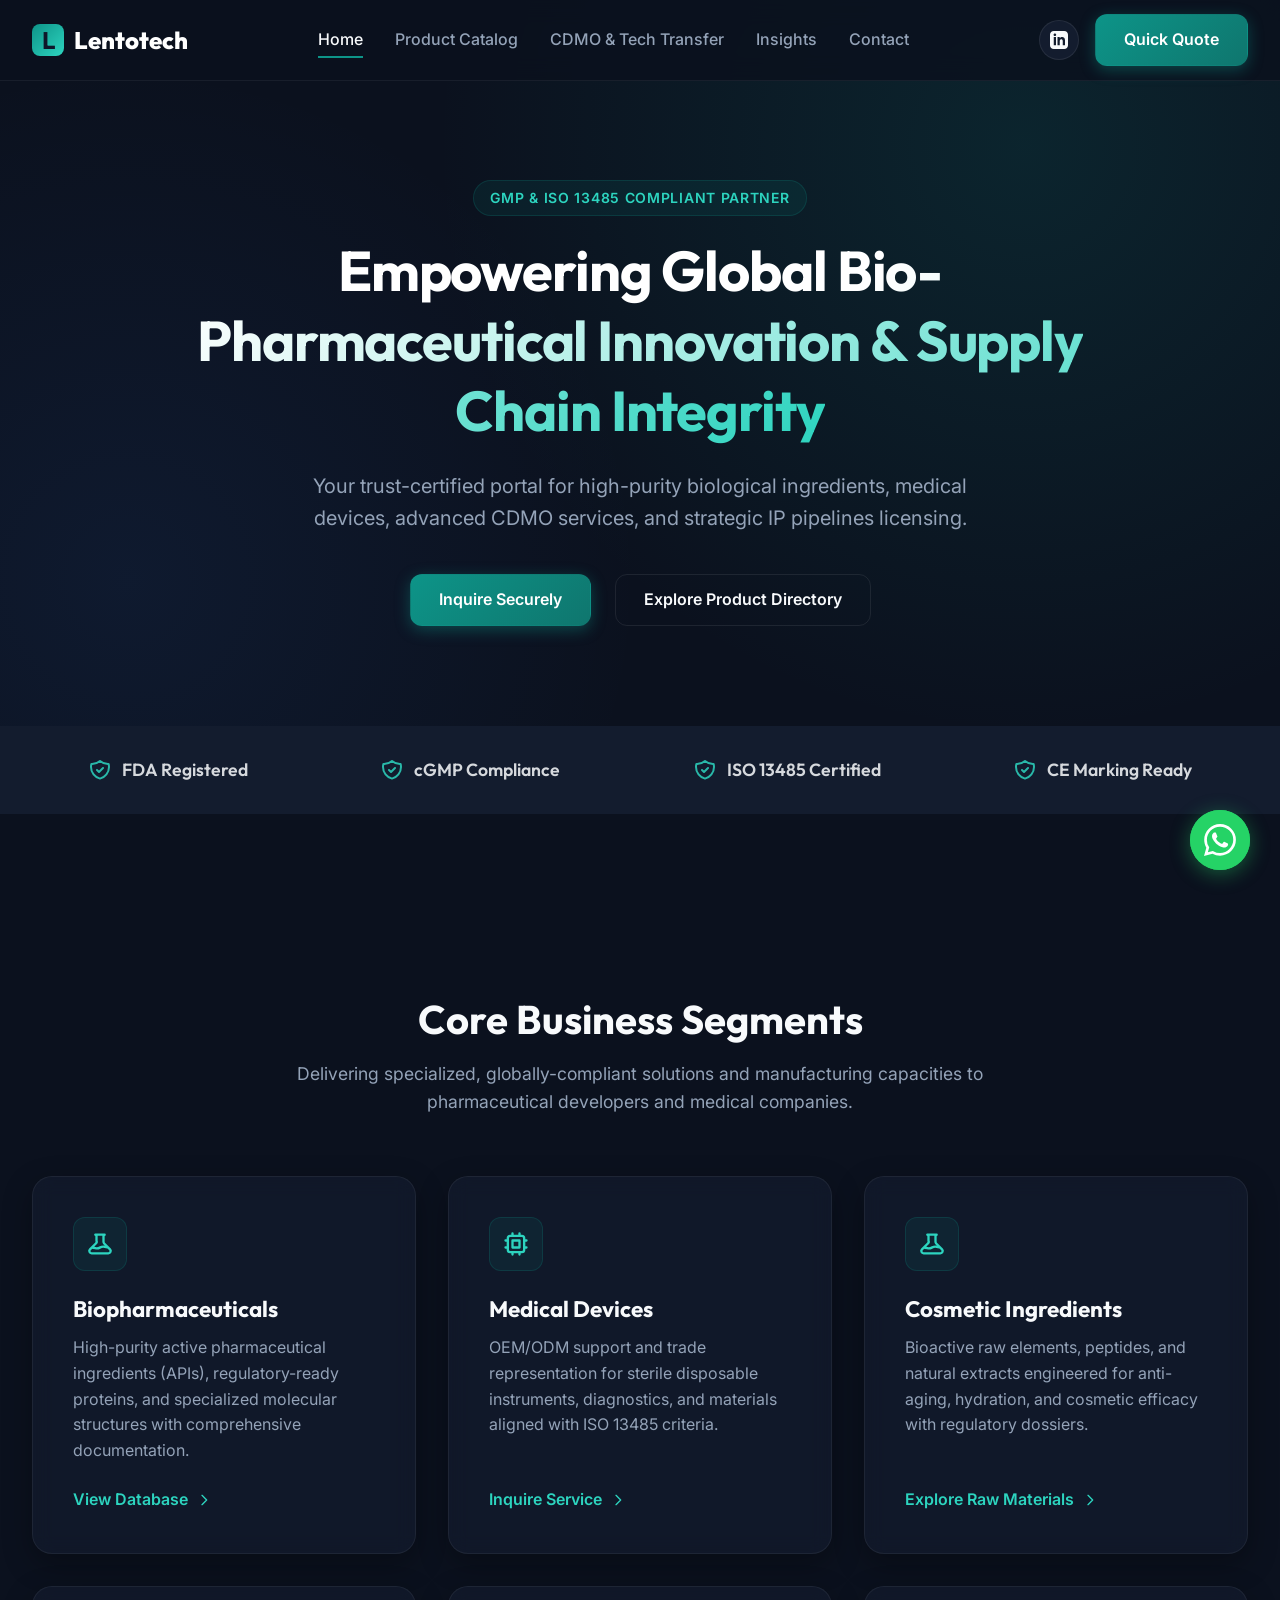
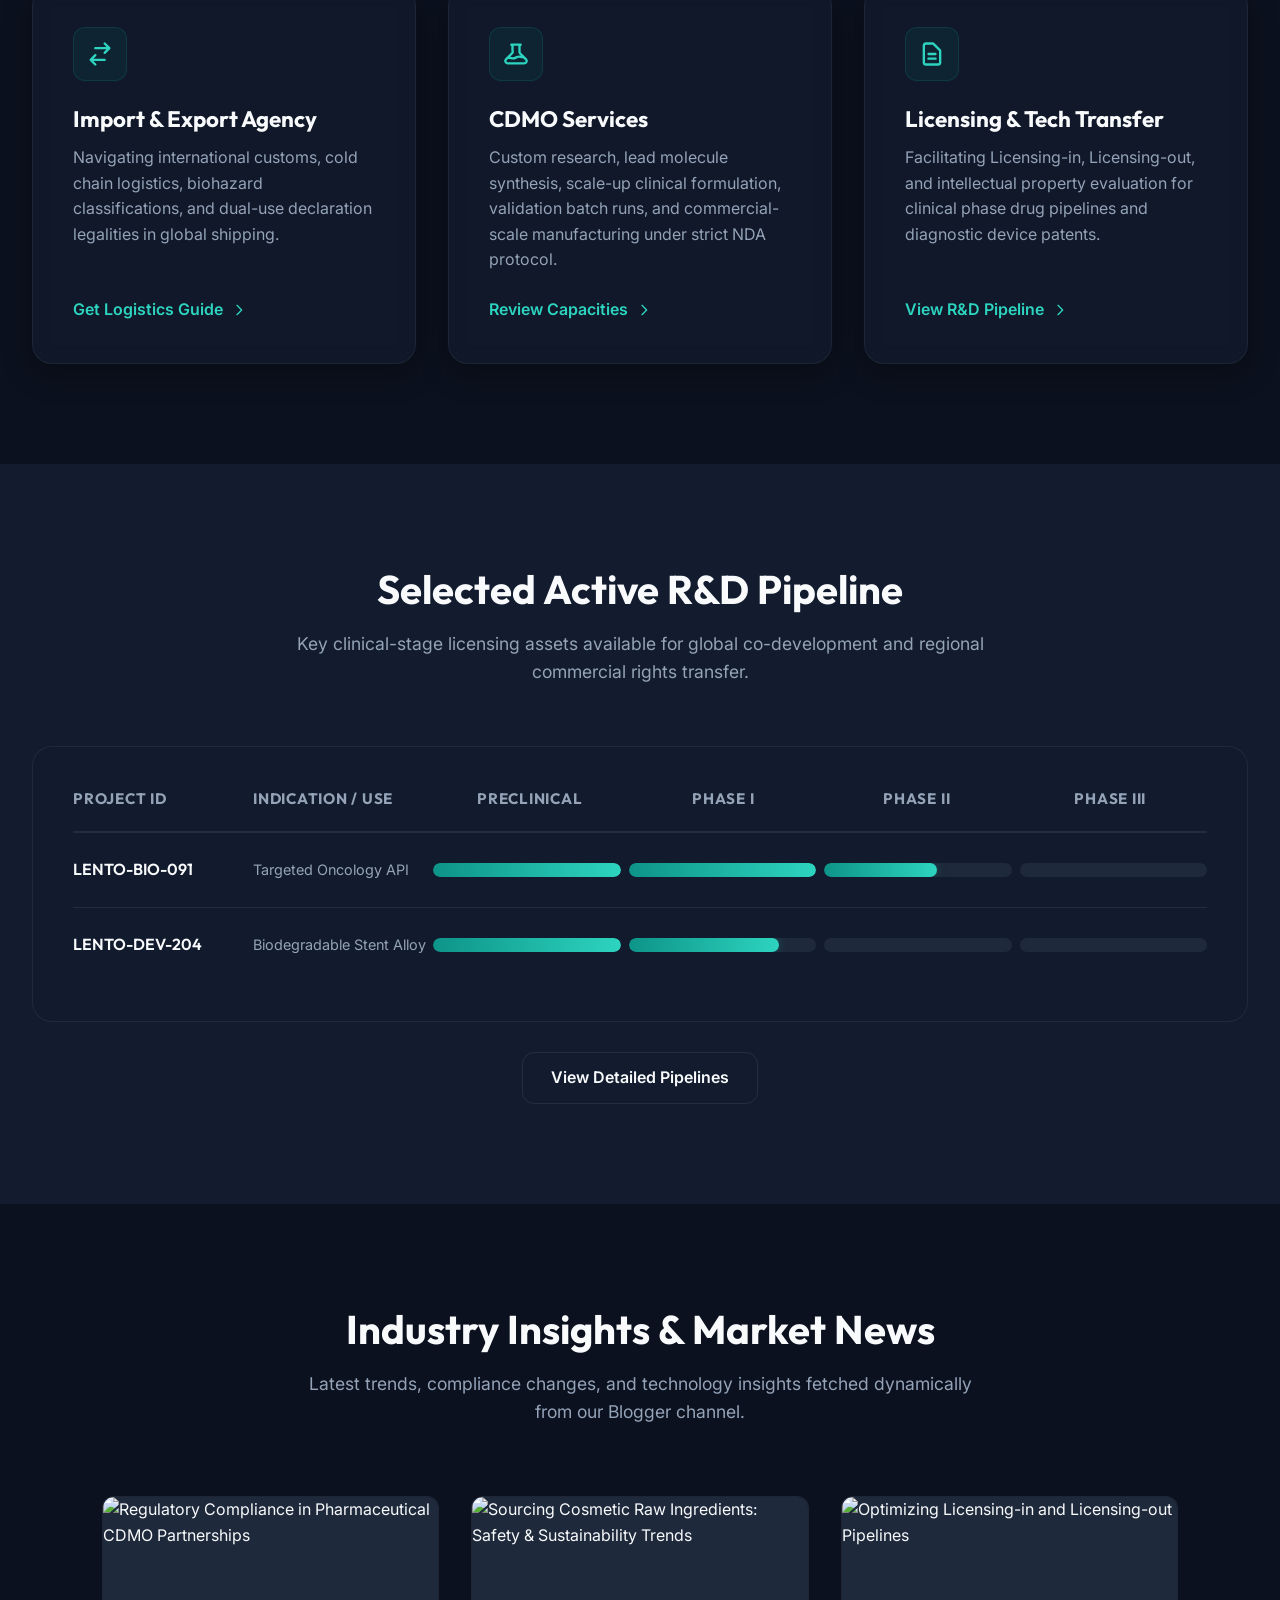
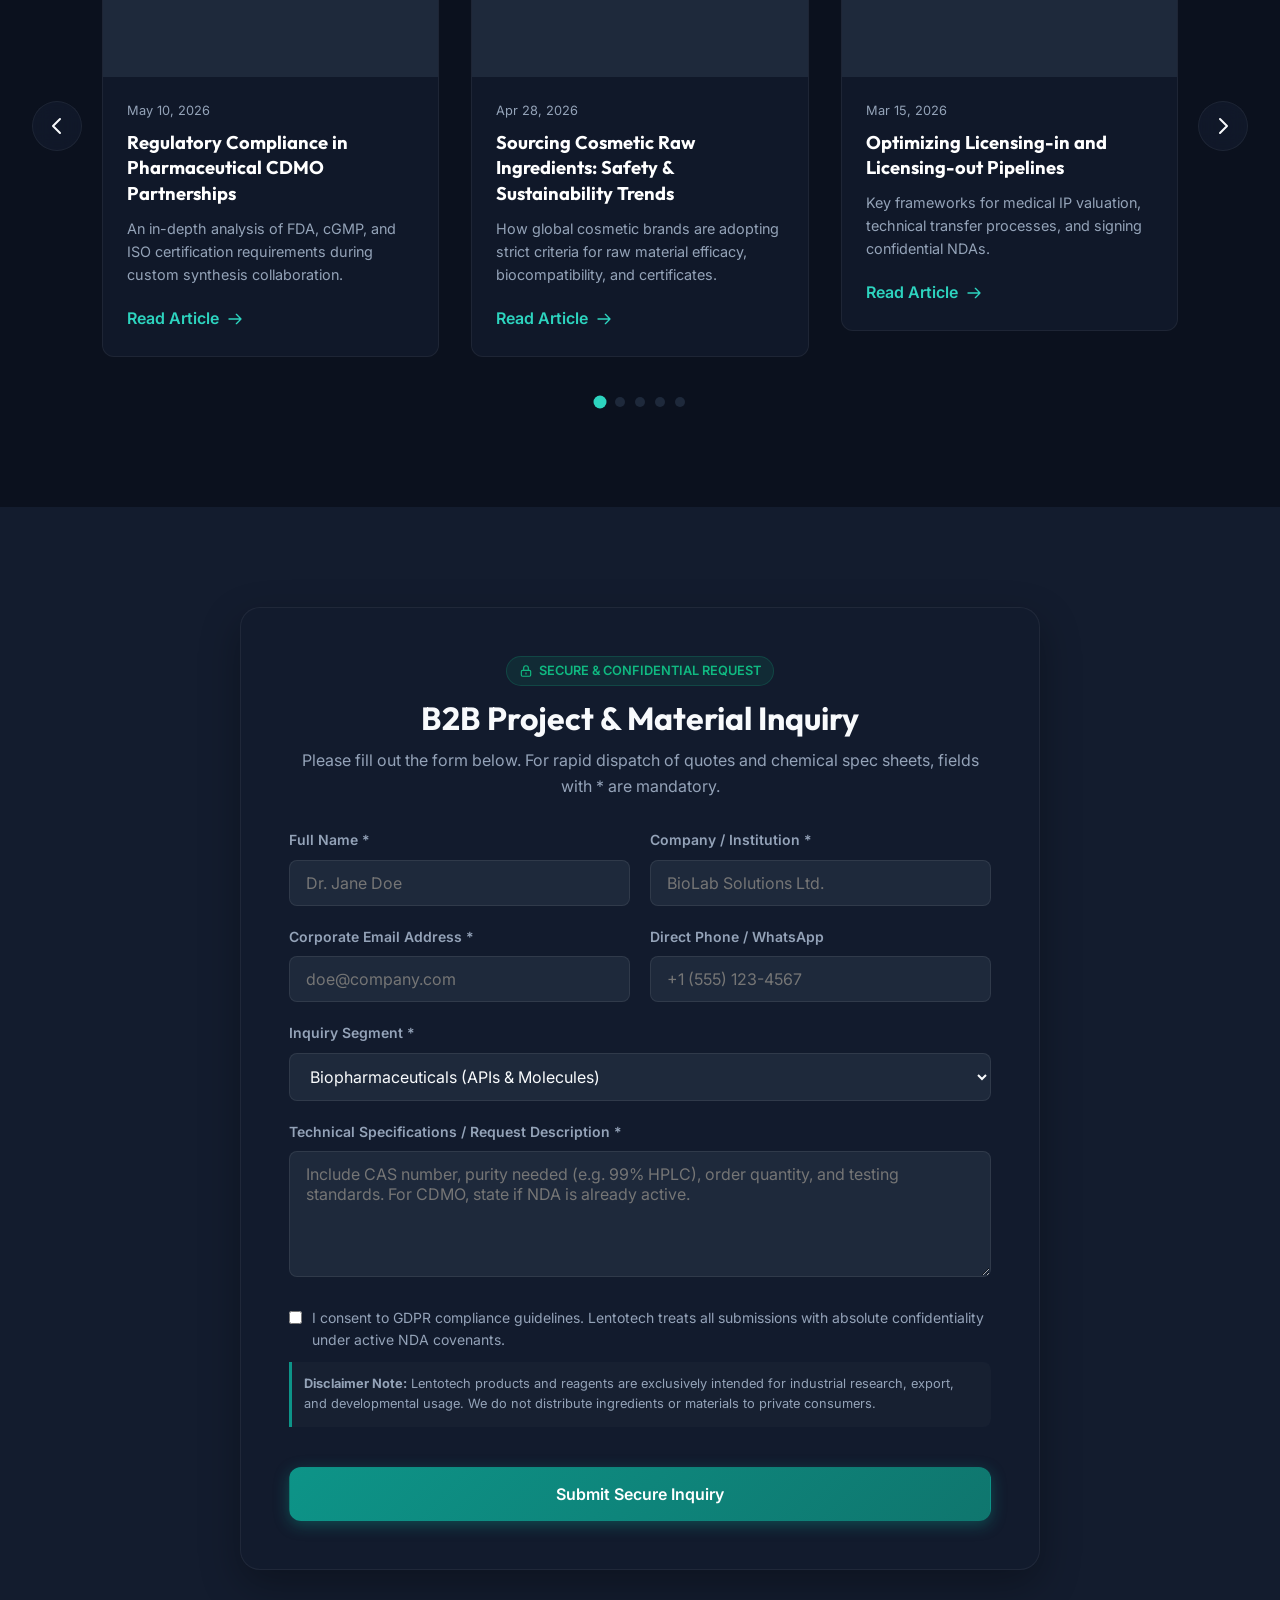
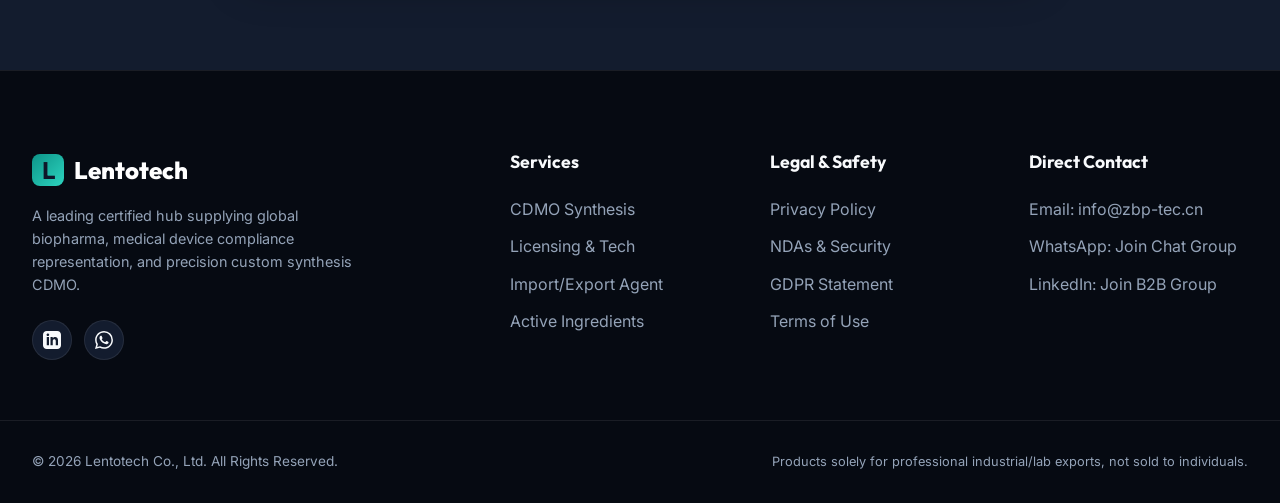
==== commit 7d163121: "Add files via upload" ====
--- a/index.html
+++ b/index.html
@@ -254,7 +254,7 @@
     </div>
   </section>
 
-  <!-- News & Insights (Blogger Integration) -->
+  <!-- News & Insights (Blogger Integration Carousel) -->
   <section class="section" id="news-section">
     <div class="container">
       <div class="section-header">
@@ -262,12 +262,33 @@
         <p class="section-desc">Latest trends, compliance changes, and technology insights fetched dynamically from our Blogger channel.</p>
       </div>
       
-      <div class="news-grid" id="blogger-news">
-        <!-- JS inserts blog cards here. Default fallback cards are loaded if fetch fails. -->
-        <div class="loading-box">
-          <div class="spinner"></div>
-          <p>Connecting to Blogger insights channel...</p>
-        </div>
+      <div class="carousel-container">
+        <button class="carousel-btn prev-btn" id="blog-prev" aria-label="Previous Slide">
+          <svg fill="none" stroke="currentColor" stroke-width="2" viewBox="0 0 24 24" xmlns="http://www.w3.org/2000/svg">
+            <path stroke-linecap="round" stroke-linejoin="round" d="M15 19l-7-7 7-7"></path>
+          </svg>
+        </button>
+        
+        <div class="carousel-track-wrapper">
+          <div class="carousel-track" id="blogger-news">
+            <!-- JS inserts blog slides here. Default fallback cards are loaded if fetch fails. -->
+            <div class="loading-box">
+              <div class="spinner"></div>
+              <p>Connecting to Blogger insights channel...</p>
+            </div>
+          </div>
+        </div>
+        
+        <button class="carousel-btn next-btn" id="blog-next" aria-label="Next Slide">
+          <svg fill="none" stroke="currentColor" stroke-width="2" viewBox="0 0 24 24" xmlns="http://www.w3.org/2000/svg">
+            <path stroke-linecap="round" stroke-linejoin="round" d="M9 5l7 7-7 7"></path>
+          </svg>
+        </button>
+      </div>
+      
+      <!-- Dots indicators -->
+      <div class="carousel-dots" id="blog-dots">
+        <!-- JS dynamically renders dots -->
       </div>
     </div>
   </section>
--- a/style.css
+++ b/style.css
@@ -660,8 +660,9 @@
 }
 
 .products-table th, .products-table td {
-  padding: 16px 24px;
+  padding: 20px 24px;
   border-bottom: 1px solid var(--border-color);
+  vertical-align: middle; /* Align text to center vertically */
 }
 
 .products-table th {
@@ -671,8 +672,13 @@
   color: var(--text-muted);
 }
 
+.products-table tr {
+  transition: var(--transition-smooth);
+}
+
 .products-table tr:hover {
   background-color: rgba(255, 255, 255, 0.02);
+  box-shadow: inset 3px 0 0 var(--accent-teal-light); /* Hover alignment glow */
 }
 
 .cas-badge {
@@ -683,11 +689,13 @@
   padding: 2px 8px;
   border-radius: 4px;
   border: 1px solid var(--border-color);
+  white-space: nowrap; /* Prevent CAS wrapping */
 }
 
 .purity-badge {
   font-weight: 600;
   color: var(--accent-teal-light);
+  white-space: nowrap; /* Prevent purity wrapping */
 }
 
 .cert-pill {
@@ -699,6 +707,7 @@
   padding: 2px 8px;
   border-radius: 50px;
   margin-right: 4px;
+  white-space: nowrap; /* Prevent badge wrapping */
 }
 
 .cert-pill.gmp {
@@ -707,11 +716,95 @@
   border-color: rgba(16, 185, 129, 0.2);
 }
 
-/* --- Blogger RSS News Cards --- */
-.news-grid {
-  display: grid;
-  grid-template-columns: repeat(auto-fit, minmax(300px, 1fr));
+/* --- Blogger RSS News Cards & Carousel --- */
+.carousel-container {
+  position: relative;
+  display: flex;
+  align-items: center;
+  gap: 20px;
+  margin-top: 40px;
+  width: 100%;
+}
+
+.carousel-track-wrapper {
+  overflow: hidden;
+  width: 100%;
+  border-radius: var(--radius-lg);
+  padding: 10px 0; /* Add slight padding for hover scale space */
+}
+
+.carousel-track {
+  display: flex;
   gap: 2rem;
+  transition: transform 0.5s cubic-bezier(0.4, 0, 0.2, 1);
+  width: 100%;
+}
+
+.carousel-slide {
+  flex: 0 0 calc(33.333% - 1.333rem); /* 3 cards visible on desktop */
+  min-width: 280px;
+  transition: var(--transition-smooth);
+}
+
+@media (max-width: 992px) {
+  .carousel-slide {
+    flex: 0 0 calc(50% - 1rem); /* 2 cards visible on tablet */
+  }
+}
+
+@media (max-width: 768px) {
+  .carousel-slide {
+    flex: 0 0 100%; /* 1 card visible on mobile */
+  }
+}
+
+.carousel-btn {
+  background: var(--glass-bg);
+  border: 1px solid var(--glass-border);
+  color: var(--text-main);
+  width: 50px;
+  height: 50px;
+  border-radius: 50%;
+  display: flex;
+  align-items: center;
+  justify-content: center;
+  cursor: pointer;
+  z-index: 10;
+  transition: var(--transition-smooth);
+  flex-shrink: 0;
+  backdrop-filter: blur(10px);
+}
+
+.carousel-btn:hover {
+  background: var(--accent-teal);
+  border-color: var(--accent-teal);
+  transform: scale(1.1);
+}
+
+.carousel-btn svg {
+  width: 24px;
+  height: 24px;
+}
+
+.carousel-dots {
+  display: flex;
+  justify-content: center;
+  gap: 10px;
+  margin-top: 30px;
+}
+
+.carousel-dot {
+  width: 10px;
+  height: 10px;
+  border-radius: 50%;
+  background: var(--bg-tertiary);
+  cursor: pointer;
+  transition: var(--transition-smooth);
+}
+
+.carousel-dot.active {
+  background: var(--accent-teal-light);
+  transform: scale(1.3);
 }
 
 .news-card {
@@ -722,6 +815,7 @@
   transition: var(--transition-smooth);
   display: flex;
   flex-direction: column;
+  height: 100%;
 }
 
 .news-card:hover {
@@ -933,6 +1027,7 @@
   justify-content: center;
   padding: 60px;
   gap: 16px;
+  width: 100%;
 }
 
 .spinner {
